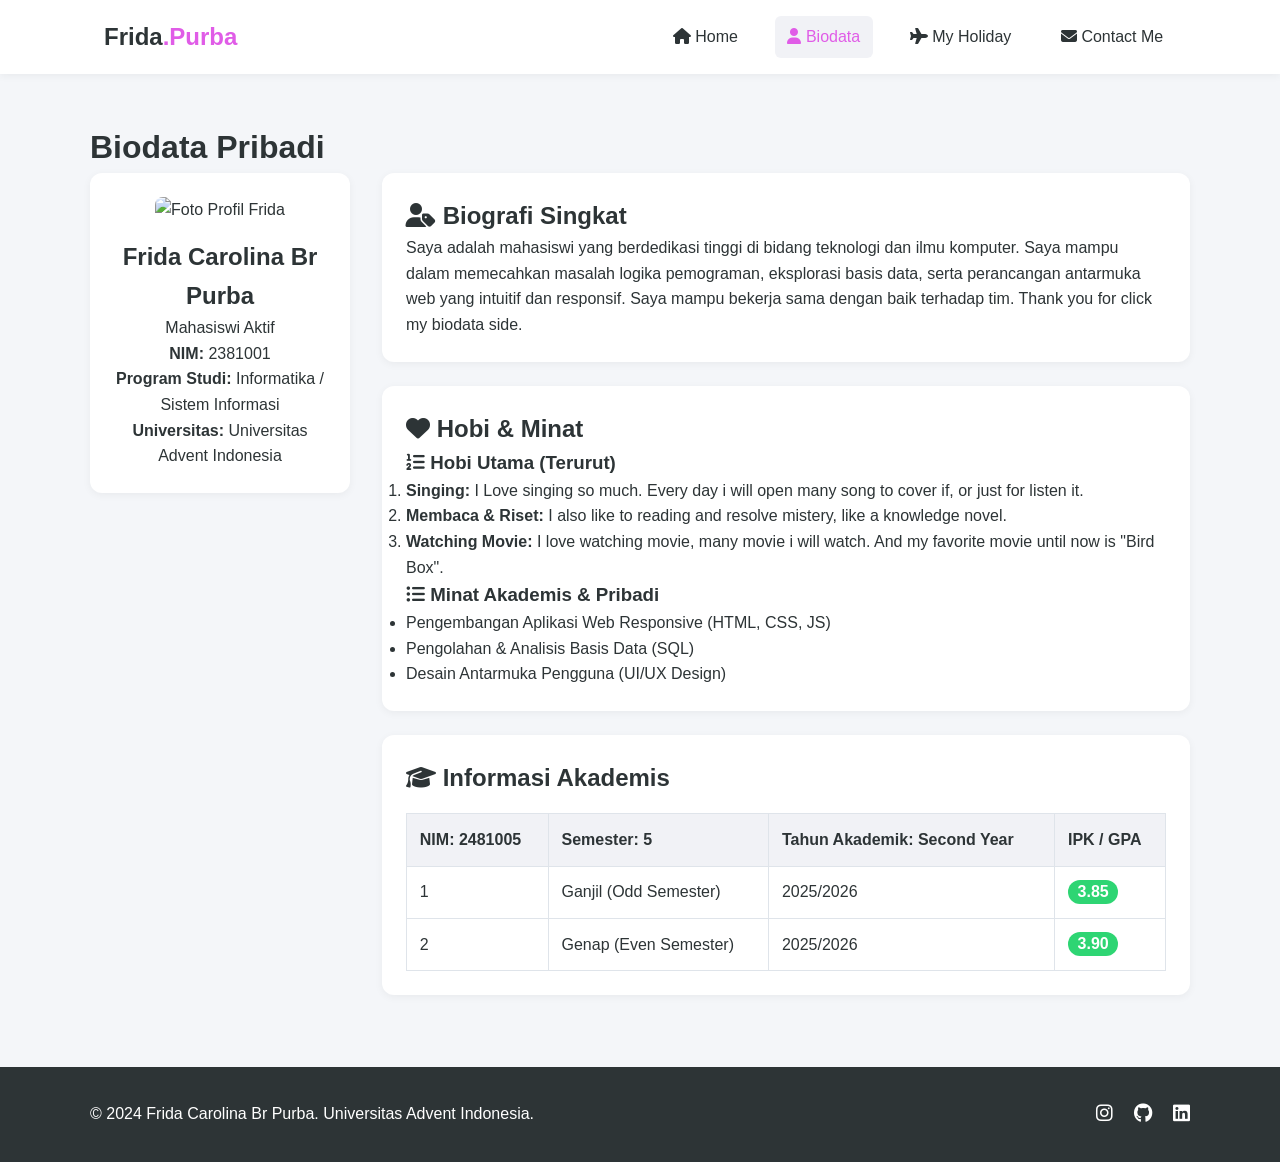
==== biodata.html @ 8bf9c1a0 "My Website New" ====
<!DOCTYPE html>
<html lang="id">
<head>
    <meta charset="UTF-8">
    <meta name="viewport" content="width=device-width, initial-scale=1.0">
    <title>Biodata || Frida Carolina Purba</title>
    <link rel="stylesheet" href="style.css">
    <link rel="stylesheet" href="https://cdnjs.cloudflare.com/ajax/libs/font-awesome/6.4.0/css/all.min.css">
</head>
<body>
    <header class="navbar">
        <div class="nav-container">
            <a href="index.html" class="logo">Frida<span>.Purba</span></a>
            <nav class="nav-links">
                <a href="index.html"><i class="fas fa-home"></i> Home</a>
                <a href="biodata.html" class="active"><i class="fas fa-user"></i> Biodata</a>
                <a href="myHoliday.html"><i class="fas fa-plane"></i> My Holiday</a>
                <a href="contact.html"><i class="fas fa-envelope"></i> Contact Me</a>
            </nav>
        </div>
    </header>

    <main class="container page-content">
        <h1 class="page-title">Biodata Pribadi</h1>
        
        <div class="biodata-grid">
            <aside class="profile-card">
                <img src="https://images.unsplash.com/photo-1534528741775-53994a69daeb?auto=format&fit=crop&q=80&w=400" alt="Foto Profil Frida" class="profile-img">
                <h2>Frida Carolina Br Purba</h2>
                <p class="subtitle">Mahasiswi Aktif</p>
                <div class="info-list">
                    <p><strong>NIM:</strong> 2381001</p>
                    <p><strong>Program Studi:</strong> Informatika / Sistem Informasi</p>
                    <p><strong>Universitas:</strong> Universitas Advent Indonesia</p>
                </div>
            </aside>

            <div class="biodata-details">
                <section class="card">
                    <h2><i class="fas fa-user-tag"></i> Biografi Singkat</h2>
                    <p>Saya adalah mahasiswi yang berdedikasi tinggi di bidang teknologi dan ilmu komputer. Saya mampu dalam memecahkan masalah logika pemograman, eksplorasi basis data, serta perancangan antarmuka web yang intuitif dan responsif.
                        Saya mampu bekerja sama dengan baik terhadap tim. Thank you for click my biodata side.
                    </p>
                </section>

                <section class="card">
                    <h2><i class="fas fa-heart"></i> Hobi & Minat</h2>
                    <div class="hobbies-wrapper">
                        <div>
                            <h3><i class="fas fa-list-ol"></i> Hobi Utama (Terurut)</h3>
                            <ol class="styled-list">
                                <li><strong>Singing:</strong> I Love singing so much. Every day i will open many song to cover if, or just for listen it.</li>
                                <li><strong>Membaca & Riset:</strong> I also like to reading and resolve mistery, like a knowledge novel.</li>
                                <li><strong>Watching Movie:</strong> I love watching movie, many movie i will watch. And my favorite movie until now is "Bird Box".</li>
                            </ol>
                        </div>
                        <div>
                            <h3><i class="fas fa-list-ul"></i> Minat Akademis & Pribadi</h3>
                            <ul class="styled-list">
                                <li>Pengembangan Aplikasi Web Responsive (HTML, CSS, JS)</li>
                                <li>Pengolahan & Analisis Basis Data (SQL)</li>
                                <li>Desain Antarmuka Pengguna (UI/UX Design)</li>
                            </ul>
                        </div>
                    </div>
                </section>

                <section class="card">
                    <h2><i class="fas fa-graduation-cap"></i> Informasi Akademis</h2>
                    <div class="table-responsive">
                        <table class="academic-table">
                            <thead>
                                <tr>
                                    <th>NIM: 2481005</th>
                                    <th>Semester: 5</th>
                                    <th>Tahun Akademik: Second Year</th>
                                    <th>IPK / GPA</th>
                                </tr>
                            </thead>
                            <tbody>
                                <tr>
                                    <td>1</td>
                                    <td>Ganjil (Odd Semester)</td>
                                    <td>2025/2026</td>
                                    <td><span class="gpa-badge">3.85</span></td>
                                </tr>
                                <tr>
                                    <td>2</td>
                                    <td>Genap (Even Semester)</td>
                                    <td>2025/2026</td>
                                    <td><span class="gpa-badge">3.90</span></td>
                                </tr>
                            </tbody>
                        </table>
                    </div>
                </section>
            </div>
        </div>
    </main>

    <footer class="site-footer">
        <div class="container footer-content">
            <p>&copy; 2024 Frida Carolina Br Purba. Universitas Advent Indonesia.</p>
            <div class="social-links">
                <a href="https://instagram.com" target="_blank"><i class="fab fa-instagram"></i></a>
                <a href="https://github.com" target="_blank"><i class="fab fa-github"></i></a>
                <a href="https://linkedin.com" target="_blank"><i class="fab fa-linkedin"></i></a>
            </div>
        </div>
    </footer>
</body>
</html>
---- style.css ----
/* Reset CSS & Variables */
:root {
  --primary: #e05ce7;
  --primary-dark: #5849be;
  --secondary: #a29bfe;
  --accent: #fd79a8;
  --dark: #2d3436;
  --light: #f8f9fa;
  --white: #ffffff;
  --gray-100: #f1f2f6;
  --gray-200: #dfe4ea;
  --gray-600: #747d8c;
  --shadow-sm: 0 2px 8px rgba(0, 0, 0, 0.05);
  --shadow-md: 0 4px 15px rgba(0, 0, 0, 0.08);
  --radius: 12px;
  --transition: all 0.3s ease;
}

* {
  margin: 0;
  padding: 0;
  box-sizing: border-box;
}

body {
  font-family: 'Segoe UI', Tahoma, Geneva, Verdana, sans-serif;
  line-height: 1.6;
  color: var(--dark);
  background-color: #f4f6f9;
  display: flex;
  flex-direction: column;
  min-height: 100vh;
}

.container {
  width: 90%;
  max-width: 1100px;
  margin: 0 auto;
}

/* Header & Navbar */
.navbar {
  background-color: var(--white);
  box-shadow: var(--shadow-sm);
  position: sticky;
  top: 0;
  z-index: 100;
}

.nav-container {
  display: flex;
  justify-content: space-between;
  align-items: center;
  padding: 1rem 5%;
  max-width: 1200px;
  margin: 0 auto;
}

.logo {
  font-size: 1.5rem;
  font-weight: 700;
  color: var(--dark);
  text-decoration: none;
}

.logo span {
  color: var(--primary);
}

.nav-links {
  display: flex;
  gap: 1.5rem;
}

.nav-links a {
  text-decoration: none;
  color: var(--dark);
  font-weight: 500;
  padding: 0.5rem 0.8rem;
  border-radius: 6px;
  transition: var(--transition);
}

.nav-links a:hover,
.nav-links a.active {
  background-color: var(--gray-100);
  color: var(--primary);
}

/* Footer */
.site-footer {
  background-color: var(--dark);
  color: var(--white);
  padding: 2rem 0;
  margin-top: auto;
}

.footer-content {
  display: flex;
  justify-content: space-between;
  align-items: center;
  flex-wrap: wrap;
  gap: 1rem;
}

.social-links a {
  color: var(--white);
  font-size: 1.2rem;
  margin-left: 1rem;
  transition: var(--transition);
}

.social-links a:hover {
  color: var(--secondary);
}

/* Hero Section */
.hero {
  padding: 4rem 5%;
  background: linear-gradient(135deg, #f5f7fa 0%, #c3cfe2 100%);
}

.hero-container {
  display: flex;
  align-items: center;
  justify-content: space-between;
  max-width: 1100px;
  margin: 0 auto;
  gap: 2rem;
  flex-wrap: wrap;
}

.hero-content {
  flex: 1;
  min-width: 300px;
}

.badge {
  background-color: var(--primary);
  color: var(--white);
  padding: 0.3rem 0.8rem;
  border-radius: 20px;
  font-size: 0.85rem;
  font-weight: 600;
}

.hero h1 {
  font-size: 2.5rem;
  margin: 1rem 0;

}

.highlight {
  color: var(--primary);
}

.hero-image {
  flex: 1;
  display: flex;
  justify-content: center;
  min-width: 250px;
}

.hero-avatar {
  width: 280px;
  height: 280px;
  object-fit: cover;
  border-radius: 50%;
  border: 5px solid var(--white);
  box-shadow: var(--shadow-md);
}

/* Buttons */
.btn {
  display: inline-block;
  padding: 0.75rem 1.5rem;
  border-radius: 30px;
  text-decoration: none;
  font-weight: 600;
  transition: var(--transition);
  margin-right: 0.5rem;
  margin-top: 1rem;
}

.btn-primary {
  background-color: var(--primary);
  color: var(--white);
}

.btn-primary:hover {
  background-color: var(--primary-dark);
}

.btn-outline {
  border: 2px solid var(--primary);
  color: var(--primary);
}

.btn-outline:hover {
  background-color: var(--primary);
  color: var(--white);
}

/* Features Grid */
.quick-intro {
  padding: 4rem 0;
}

.section-title {
  text-align: center;
  margin-bottom: 2.5rem;
}

.features-grid {
  display: grid;
  grid-template-columns: repeat(auto-fit, minmax(280px, 1fr));
  gap: 2rem;
}

.feature-card {
  background: var(--white);
  padding: 2rem;
  border-radius: var(--radius);
  box-shadow: var(--shadow-sm);
  text-align: center;
}

.feature-icon {
  font-size: 2.5rem;
  color: var(--primary);
  margin-bottom: 1rem;
}

/* Biodata Page */
.page-content {
  padding: 3rem 0;
}

.biodata-grid {
  display: grid;
  grid-template-columns: 260px 1fr;
  gap: 2rem;
}

.profile-card {
  background: var(--white);
  padding: 1.5rem;
  border-radius: var(--radius);
  box-shadow: var(--shadow-sm);
  text-align: center;
  height: fit-content;
}

/* Requirements: 3:4 aspect ratio, max-width 200px */
.profile-img {
  width: 100%;
  max-width: 200px;
  aspect-ratio: 3 / 4;
  object-fit: cover;
  border-radius: 8px;
  margin-bottom: 1rem;
}

.card {
  background: var(--white);
  padding: 1.5rem;
  border-radius: var(--radius);
  box-shadow: var(--shadow-sm);
  margin-bottom: 1.5rem;
}

.academic-table {
  width: 100%;
  border-collapse: collapse;
  margin-top: 1rem;
}

.academic-table th,
.academic-table td {
  padding: 0.8rem;
  border: 1px solid var(--gray-200);
  text-align: left;
}

.academic-table th {
  background-color: var(--gray-100);
}

.gpa-badge {
  background-color: #2ed573;
  color: var(--white);
  padding: 0.2rem 0.6rem;
  border-radius: 12px;
  font-weight: 600;
}

/* Flexbox Gallery (Requirements) */
.flex-gallery {
  display: flex;
  flex-wrap: wrap;
  justify-content: center;
  align-items: stretch;
  gap: 1.5rem;
  margin-top: 2rem;
}

.gallery-card {
  flex: 1 1 300px;
  max-width: 350px;
  background: var(--white);
  border-radius: var(--radius);
  overflow: hidden;
  box-shadow: var(--shadow-sm);
  transition: var(--transition);
}

.gallery-card:hover {
  transform: translateY(-5px);
  box-shadow: var(--shadow-md);
}

.gallery-img {
  width: 100%;
  height: 220px;
  object-fit: cover;
}

.gallery-caption {
  padding: 1rem;
}

/* Contact Page Grid */
.contact-grid {
  display: grid;
  grid-template-columns: 1fr 320px;
  gap: 2rem;
}

.contact-form .form-group {
  margin-bottom: 1.2rem;
}

.contact-form label {
  display: block;
  margin-bottom: 0.4rem;
  font-weight: 600;
}

.contact-form input,
.contact-form textarea {
  width: 100%;
  padding: 0.75rem;
  border: 1px solid var(--gray-200);
  border-radius: 6px;
  font-family: inherit;
}

.info-item {
  display: flex;
  align-items: center;
  gap: 1rem;
  margin-bottom: 1.2rem;
}

.info-item .icon {
  font-size: 1.5rem;
  color: var(--primary);
}

/* Responsive Media Queries */
@media (max-width: 768px) {
  .nav-container {
    flex-direction: column;
    gap: 1rem;
  }
  .biodata-grid,
  .contact-grid {
    grid-template-columns: 1fr;
  }
  .hero-container {
    text-align: center;
  }
}
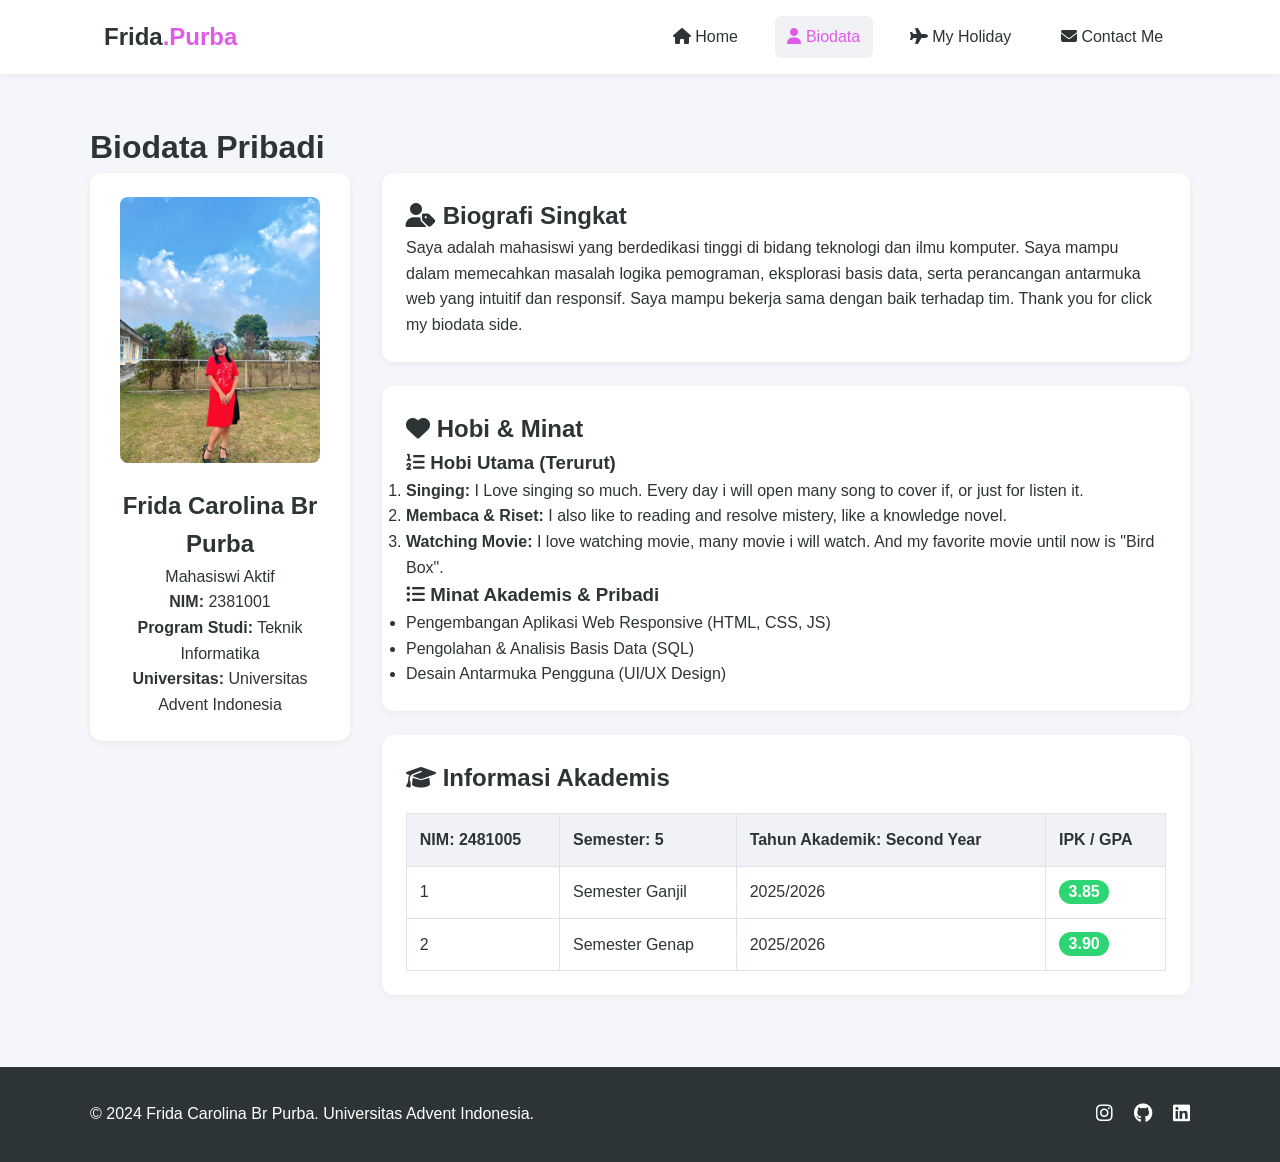
==== commit b9595f79: "My Website Lagi" ====
--- a/biodata.html
+++ b/biodata.html
@@ -25,12 +25,12 @@
         
         <div class="biodata-grid">
             <aside class="profile-card">
-                <img src="https://images.unsplash.com/photo-1534528741775-53994a69daeb?auto=format&fit=crop&q=80&w=400" alt="Foto Profil Frida" class="profile-img">
+                <img src="frida.jpeg" alt="Foto Profil Frida" class="profile-img">
                 <h2>Frida Carolina Br Purba</h2>
                 <p class="subtitle">Mahasiswi Aktif</p>
                 <div class="info-list">
                     <p><strong>NIM:</strong> 2381001</p>
-                    <p><strong>Program Studi:</strong> Informatika / Sistem Informasi</p>
+                    <p><strong>Program Studi:</strong> Teknik Informatika</p>
                     <p><strong>Universitas:</strong> Universitas Advent Indonesia</p>
                 </div>
             </aside>
@@ -80,13 +80,13 @@
                             <tbody>
                                 <tr>
                                     <td>1</td>
-                                    <td>Ganjil (Odd Semester)</td>
+                                    <td>Semester Ganjil</td>
                                     <td>2025/2026</td>
                                     <td><span class="gpa-badge">3.85</span></td>
                                 </tr>
                                 <tr>
                                     <td>2</td>
-                                    <td>Genap (Even Semester)</td>
+                                    <td>Semester Genap</td>
                                     <td>2025/2026</td>
                                     <td><span class="gpa-badge">3.90</span></td>
                                 </tr>
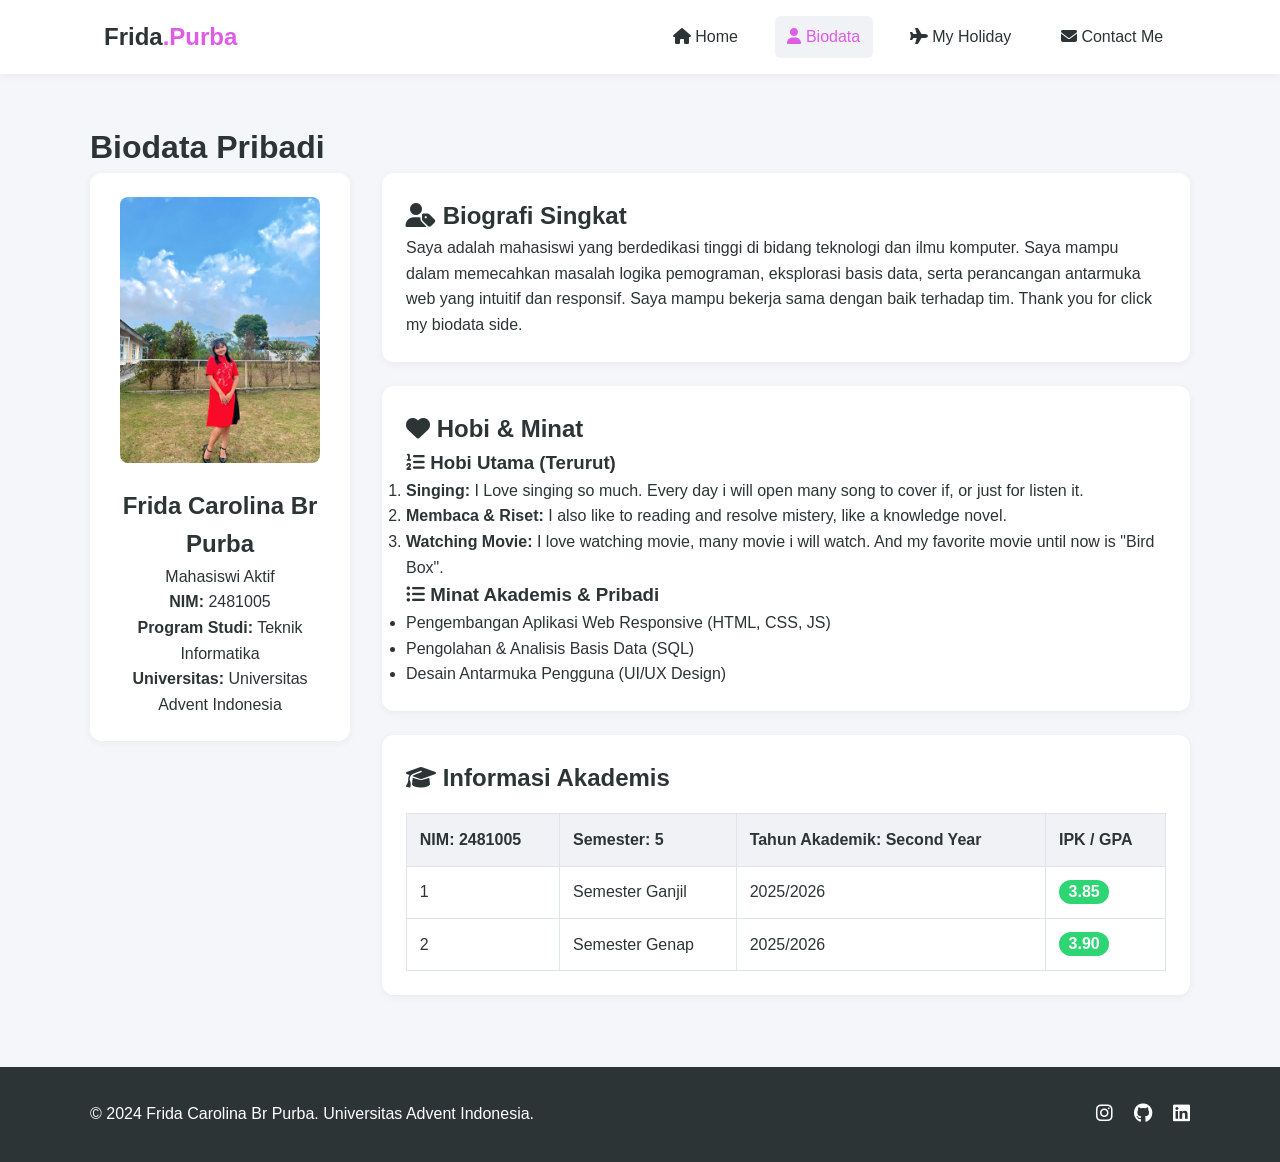
==== commit 570a63ff: "Website Saya" ====
--- a/biodata.html
+++ b/biodata.html
@@ -29,7 +29,7 @@
                 <h2>Frida Carolina Br Purba</h2>
                 <p class="subtitle">Mahasiswi Aktif</p>
                 <div class="info-list">
-                    <p><strong>NIM:</strong> 2381001</p>
+                    <p><strong>NIM:</strong> 2481005</p>
                     <p><strong>Program Studi:</strong> Teknik Informatika</p>
                     <p><strong>Universitas:</strong> Universitas Advent Indonesia</p>
                 </div>
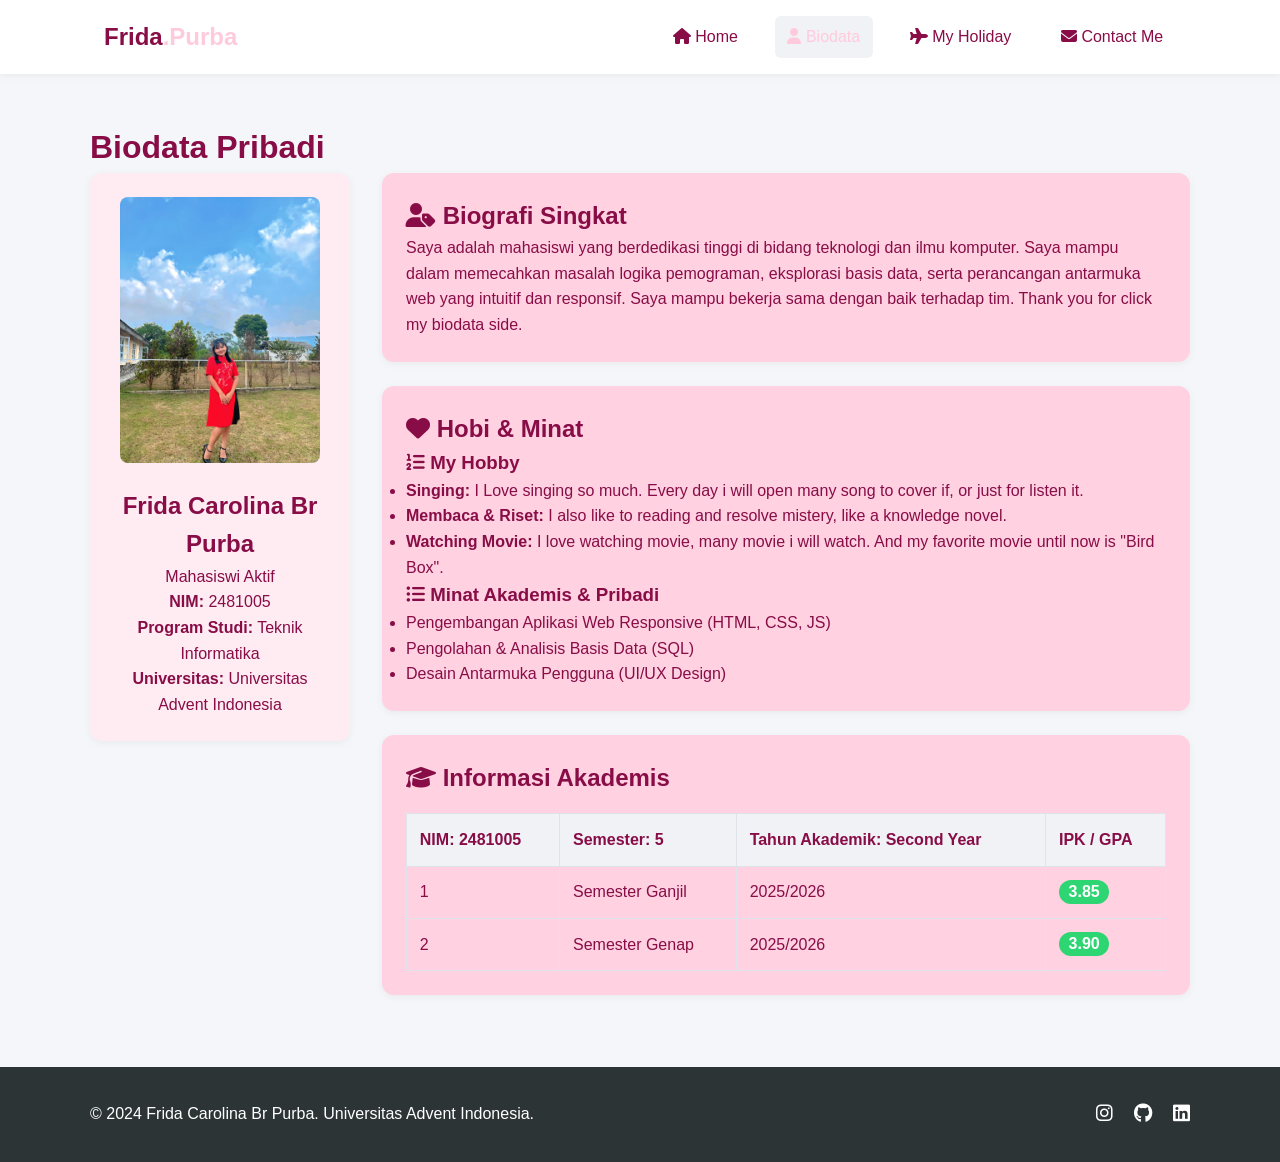
==== commit 6fbfce78: "My Website Gweh" ====
--- a/biodata.html
+++ b/biodata.html
@@ -47,12 +47,12 @@
                     <h2><i class="fas fa-heart"></i> Hobi & Minat</h2>
                     <div class="hobbies-wrapper">
                         <div>
-                            <h3><i class="fas fa-list-ol"></i> Hobi Utama (Terurut)</h3>
-                            <ol class="styled-list">
+                            <h3><i class="fas fa-list-ol"></i> My Hobby</h3>
+                            <ul class="styled-list">
                                 <li><strong>Singing:</strong> I Love singing so much. Every day i will open many song to cover if, or just for listen it.</li>
                                 <li><strong>Membaca & Riset:</strong> I also like to reading and resolve mistery, like a knowledge novel.</li>
                                 <li><strong>Watching Movie:</strong> I love watching movie, many movie i will watch. And my favorite movie until now is "Bird Box".</li>
-                            </ol>
+                            </ul>
                         </div>
                         <div>
                             <h3><i class="fas fa-list-ul"></i> Minat Akademis & Pribadi</h3>
--- a/style.css
+++ b/style.css
@@ -1,9 +1,9 @@
 /* Reset CSS & Variables */
 :root {
-  --primary: #e05ce7;
+  --primary:var(--accent);
   --primary-dark: #5849be;
   --secondary: #a29bfe;
-  --accent: #fd79a8;
+  --accent: #ffcadc;
   --dark: #2d3436;
   --light: #f8f9fa;
   --white: #ffffff;
@@ -36,6 +36,7 @@
   width: 90%;
   max-width: 1100px;
   margin: 0 auto;
+  color:#880d47;
 }
 
 /* Header & Navbar */
@@ -59,7 +60,7 @@
 .logo {
   font-size: 1.5rem;
   font-weight: 700;
-  color: var(--dark);
+  color:#880d47;
   text-decoration: none;
 }
 
@@ -74,7 +75,7 @@
 
 .nav-links a {
   text-decoration: none;
-  color: var(--dark);
+  color:#880d47;
   font-weight: 500;
   padding: 0.5rem 0.8rem;
   border-radius: 6px;
@@ -95,6 +96,10 @@
   margin-top: auto;
 }
 
+.site-footer p {
+  color:var(--white);
+}
+
 .footer-content {
   display: flex;
   justify-content: space-between;
@@ -117,7 +122,8 @@
 /* Hero Section */
 .hero {
   padding: 4rem 5%;
-  background: linear-gradient(135deg, #f5f7fa 0%, #c3cfe2 100%);
+  background: linear-gradient(135deg, #f5f7fa 0%, #880d47 100%);
+  color:#880d47;
 }
 
 .hero-container {
@@ -137,7 +143,7 @@
 
 .badge {
   background-color: var(--primary);
-  color: var(--white);
+  color:#880d47;
   padding: 0.3rem 0.8rem;
   border-radius: 20px;
   font-size: 0.85rem;
@@ -147,6 +153,7 @@
 .hero h1 {
   font-size: 2.5rem;
   margin: 1rem 0;
+  color:#880d47;
 
 }
 
@@ -159,6 +166,7 @@
   display: flex;
   justify-content: center;
   min-width: 250px;
+  border-color: #880d47;
 }
 
 .hero-avatar {
@@ -168,6 +176,7 @@
   border-radius: 50%;
   border: 5px solid var(--white);
   box-shadow: var(--shadow-md);
+  border: 5px solid #880d47;
 }
 
 /* Buttons */
@@ -184,16 +193,17 @@
 
 .btn-primary {
   background-color: var(--primary);
-  color: var(--white);
+  color:#880d47;
 }
 
 .btn-primary:hover {
-  background-color: var(--primary-dark);
+  background-color: #880d47;
+  color: var(--white);
 }
 
 .btn-outline {
-  border: 2px solid var(--primary);
-  color: var(--primary);
+  border: 2px solid #880d47;
+  color: #880d47;
 }
 
 .btn-outline:hover {
@@ -209,6 +219,7 @@
 .section-title {
   text-align: center;
   margin-bottom: 2.5rem;
+  color:#880d47;
 }
 
 .features-grid {
@@ -223,6 +234,7 @@
   border-radius: var(--radius);
   box-shadow: var(--shadow-sm);
   text-align: center;
+  color:#880d47;
 }
 
 .feature-icon {
@@ -244,11 +256,13 @@
 
 .profile-card {
   background: var(--white);
+  background-color: #ffebf2;
   padding: 1.5rem;
   border-radius: var(--radius);
   box-shadow: var(--shadow-sm);
   text-align: center;
   height: fit-content;
+  color:#880d47;
 }
 
 /* Requirements: 3:4 aspect ratio, max-width 200px */
@@ -263,10 +277,12 @@
 
 .card {
   background: var(--white);
+  background-color:#ffd1e1;
   padding: 1.5rem;
   border-radius: var(--radius);
   box-shadow: var(--shadow-sm);
   margin-bottom: 1.5rem;
+  color:#880d47;
 }
 
 .academic-table {
@@ -307,7 +323,7 @@
 .gallery-card {
   flex: 1 1 300px;
   max-width: 350px;
-  background: var(--white);
+  background: #ffd1e1;
   border-radius: var(--radius);
   overflow: hidden;
   box-shadow: var(--shadow-sm);
@@ -326,7 +342,7 @@
 }
 
 .gallery-caption {
-  padding: 1rem;
+  padding: 1rem; 
 }
 
 /* Contact Page Grid */
